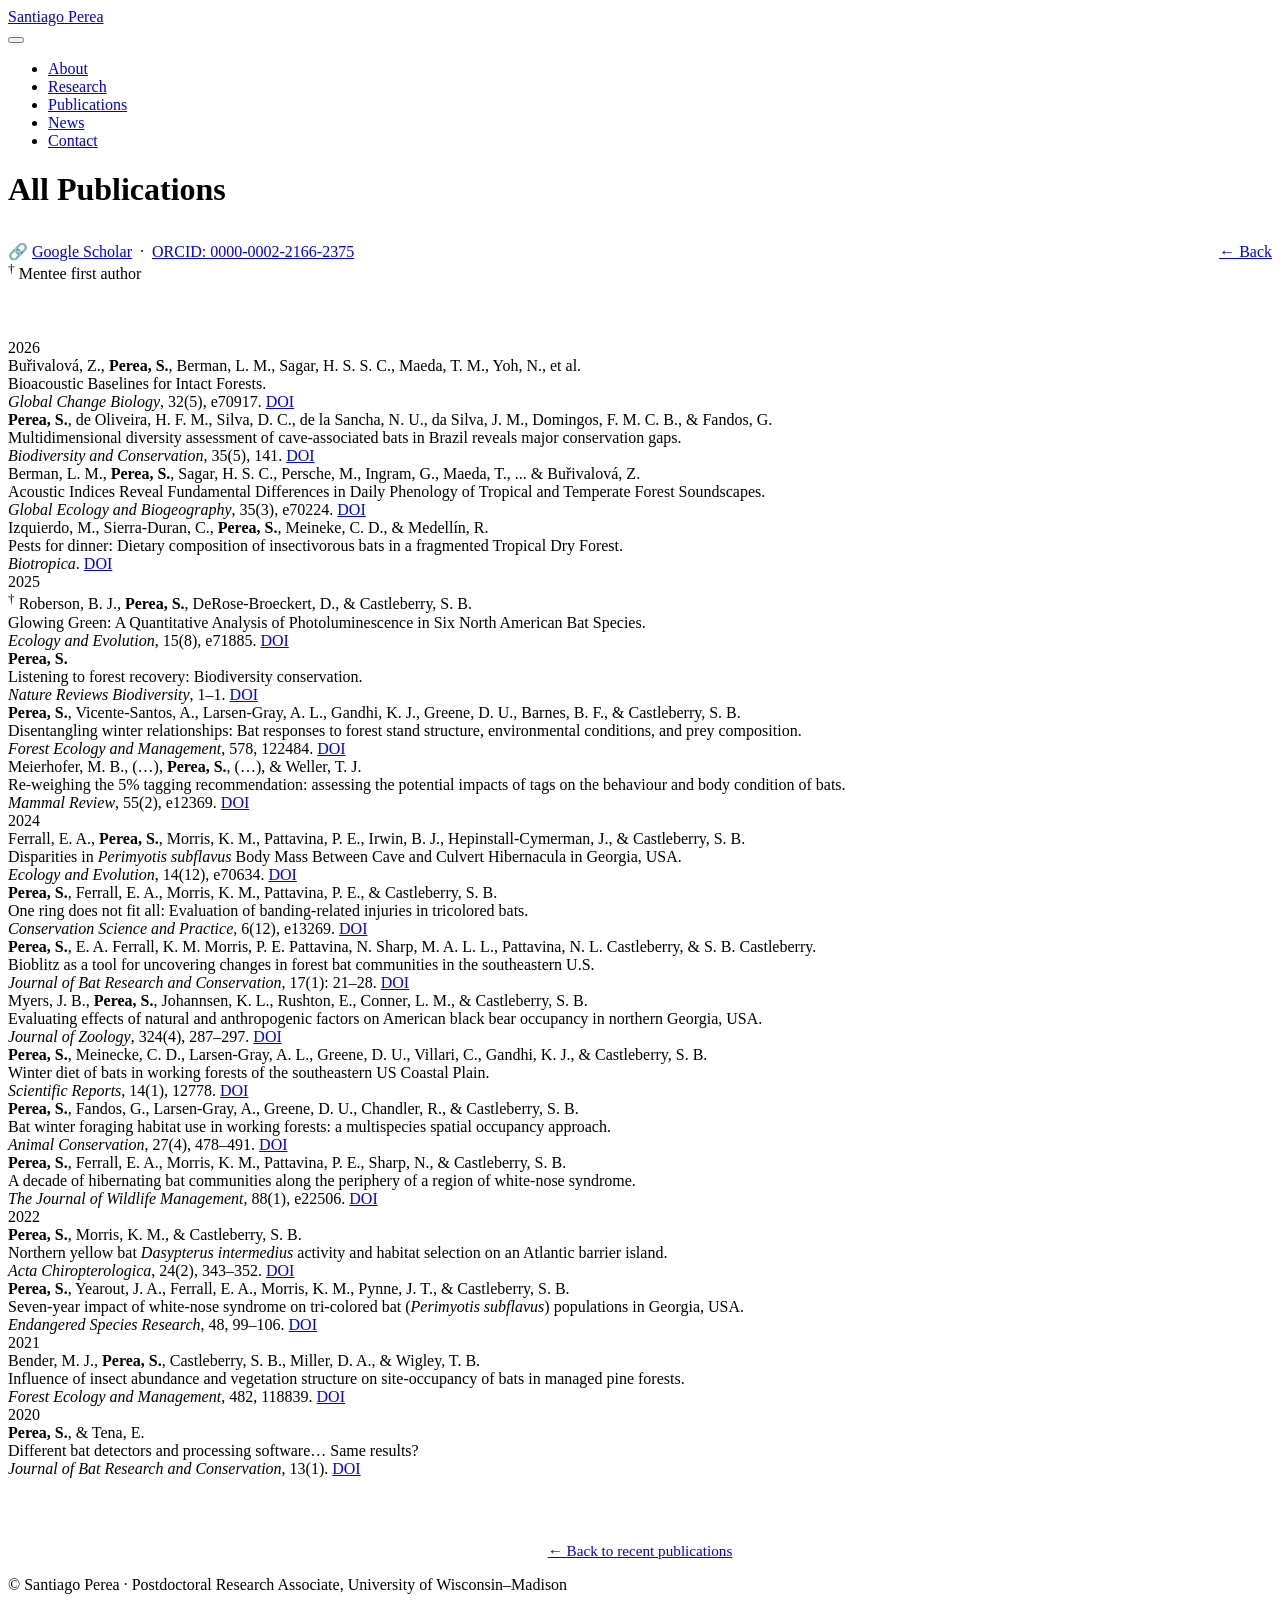
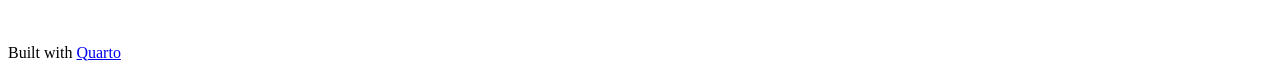
==== docs/all-publications.html @ 4ff77b72 "Render site with latest updates" ====
<!DOCTYPE html>
<html xmlns="http://www.w3.org/1999/xhtml" lang="en" xml:lang="en"><head>

<meta charset="utf-8">
<meta name="generator" content="quarto-1.9.36">

<meta name="viewport" content="width=device-width, initial-scale=1.0, user-scalable=yes">


<title>all-publications – Santiago Perea</title>
<style>
/* Default styles provided by pandoc.
** See https://pandoc.org/MANUAL.html#variables-for-html for config info.
*/
code{white-space: pre-wrap;}
span.smallcaps{font-variant: small-caps;}
div.columns{display: flex; gap: min(4vw, 1.5em);}
div.column{flex: auto; overflow-x: auto;}
div.hanging-indent{margin-left: 1.5em; text-indent: -1.5em;}
ul.task-list{list-style: none;}
ul.task-list li input[type="checkbox"] {
  width: 0.8em;
  margin: 0 0.8em 0.2em -1em; /* quarto-specific, see https://github.com/quarto-dev/quarto-cli/issues/4556 */ 
  vertical-align: middle;
}
</style>


<script src="site_libs/quarto-nav/quarto-nav.js"></script>
<script src="site_libs/quarto-nav/headroom.min.js"></script>
<script src="site_libs/clipboard/clipboard.min.js"></script>
<script src="site_libs/quarto-search/autocomplete.umd.js"></script>
<script src="site_libs/quarto-search/fuse.min.js"></script>
<script src="site_libs/quarto-search/quarto-search.js"></script>
<meta name="quarto:offset" content="./">
<script src="site_libs/quarto-html/quarto.js" type="module"></script>
<script src="site_libs/quarto-html/tabsets/tabsets.js" type="module"></script>
<script src="site_libs/quarto-html/popper.min.js"></script>
<script src="site_libs/quarto-html/tippy.umd.min.js"></script>
<script src="site_libs/quarto-html/anchor.min.js"></script>
<link href="site_libs/quarto-html/tippy.css" rel="stylesheet">
<link href="site_libs/quarto-html/quarto-syntax-highlighting-845c23b38eaddc0f92fda52bfe77a8c8.css" rel="stylesheet" id="quarto-text-highlighting-styles">
<script src="site_libs/bootstrap/bootstrap.min.js"></script>
<link href="site_libs/bootstrap/bootstrap-icons.css" rel="stylesheet">
<link href="site_libs/bootstrap/bootstrap-81e7b17ad63553bfa41b8aa12efb85a9.min.css" rel="stylesheet" append-hash="true" id="quarto-bootstrap" data-mode="light">
<script id="quarto-search-options" type="application/json">{
  "location": "navbar",
  "copy-button": false,
  "collapse-after": 3,
  "panel-placement": "end",
  "type": "overlay",
  "limit": 50,
  "keyboard-shortcut": [
    "f",
    "/",
    "s"
  ],
  "show-item-context": false,
  "language": {
    "search-no-results-text": "No results",
    "search-matching-documents-text": "matching documents",
    "search-copy-link-title": "Copy link to search",
    "search-hide-matches-text": "Hide additional matches",
    "search-more-match-text": "more match in this document",
    "search-more-matches-text": "more matches in this document",
    "search-clear-button-title": "Clear",
    "search-text-placeholder": "",
    "search-detached-cancel-button-title": "Cancel",
    "search-submit-button-title": "Submit",
    "search-label": "Search"
  }
}</script>
<style>html{ scroll-behavior: smooth; }</style>
<link rel="stylesheet" href="https://cdnjs.cloudflare.com/ajax/libs/font-awesome/6.5.0/css/all.min.css">


<link rel="stylesheet" href="styles.css">
<meta property="og:title" content="– Santiago Perea">
<meta property="og:site_name" content="Santiago Perea">
</head>

<body class="nav-fixed fullcontent quarto-light">

<div id="quarto-search-results"></div>
  <header id="quarto-header" class="headroom fixed-top">
    <nav class="navbar navbar-expand-lg " data-bs-theme="dark">
      <div class="navbar-container container-fluid">
      <div class="navbar-brand-container mx-auto">
    <a class="navbar-brand" href="./index.html">
    <span class="navbar-title">Santiago Perea</span>
    </a>
  </div>
            <div id="quarto-search" class="" title="Search"></div>
          <button class="navbar-toggler" type="button" data-bs-toggle="collapse" data-bs-target="#navbarCollapse" aria-controls="navbarCollapse" role="menu" aria-expanded="false" aria-label="Toggle navigation" onclick="if (window.quartoToggleHeadroom) { window.quartoToggleHeadroom(); }">
  <span class="navbar-toggler-icon"></span>
</button>
          <div class="collapse navbar-collapse" id="navbarCollapse">
            <ul class="navbar-nav navbar-nav-scroll me-auto">
  <li class="nav-item">
    <a class="nav-link" href="./index.html#about"> 
<span class="menu-text">About</span></a>
  </li>  
  <li class="nav-item">
    <a class="nav-link" href="./index.html#research"> 
<span class="menu-text">Research</span></a>
  </li>  
  <li class="nav-item">
    <a class="nav-link" href="./index.html#publications"> 
<span class="menu-text">Publications</span></a>
  </li>  
  <li class="nav-item">
    <a class="nav-link" href="./index.html#news"> 
<span class="menu-text">News</span></a>
  </li>  
  <li class="nav-item">
    <a class="nav-link" href="./index.html#contact"> 
<span class="menu-text">Contact</span></a>
  </li>  
</ul>
          </div> <!-- /navcollapse -->
            <div class="quarto-navbar-tools">
</div>
      </div> <!-- /container-fluid -->
    </nav>
</header>
<!-- content -->
<div id="quarto-content" class="quarto-container page-columns page-rows-contents page-layout-article page-navbar">
<!-- sidebar -->
<!-- margin-sidebar -->
    
<!-- main -->
<main class="content" id="quarto-document-content"><header id="title-block-header" class="quarto-title-block"><h1 class="section-heading title display-7">All Publications</h1></header>




<div style="margin-bottom:40px; display:flex; align-items:baseline; justify-content:space-between; flex-wrap:wrap; gap:12px;">
  <div>
    
    <p class="section-intro" style="margin-top:12px;">
      🔗 <a href="https://scholar.google.com/citations?user=Rns6VGQAAAAJ" target="_blank">Google Scholar</a>
      &nbsp;·&nbsp;
      <a href="https://orcid.org/0000-0002-2166-2375" target="_blank">ORCID: 0000-0002-2166-2375</a>
      <br><sup>†</sup> Mentee first author
    </p>
  </div>
  <a href="index.html#publications" class="social-btn" style="white-space:nowrap;">← Back</a>
</div>

<!-- ═══════ 2026 ═══════ -->
<div class="pub-year-header">2026</div>

<div class="pub-item">
  <div class="pub-authors">Buřivalová, Z., <strong>Perea, S.</strong>, Berman, L. M., Sagar, H. S. S. C., Maeda, T. M., Yoh, N., et al.</div>
  <div class="pub-title">Bioacoustic Baselines for Intact Forests.</div>
  <div class="pub-journal"><em>Global Change Biology</em>, 32(5), e70917. <a href="https://doi.org/10.1111/gcb.70917" target="_blank">DOI</a></div>
</div>

<div class="pub-item">
  <div class="pub-authors"><strong>Perea, S.</strong>, de Oliveira, H. F. M., Silva, D. C., de la Sancha, N. U., da Silva, J. M., Domingos, F. M. C. B., &amp; Fandos, G.</div>
  <div class="pub-title">Multidimensional diversity assessment of cave-associated bats in Brazil reveals major conservation gaps.</div>
  <div class="pub-journal"><em>Biodiversity and Conservation</em>, 35(5), 141. <a href="https://doi.org/10.1007/s10531-026-03335-7" target="_blank">DOI</a></div>
</div>

<div class="pub-item">
  <div class="pub-authors">Berman, L. M., <strong>Perea, S.</strong>, Sagar, H. S. C., Persche, M., Ingram, G., Maeda, T., ... &amp; Buřivalová, Z.</div>
  <div class="pub-title">Acoustic Indices Reveal Fundamental Differences in Daily Phenology of Tropical and Temperate Forest Soundscapes.</div>
  <div class="pub-journal"><em>Global Ecology and Biogeography</em>, 35(3), e70224. <a href="https://doi.org/10.1111/geb.70224" target="_blank">DOI</a></div>
</div>

<div class="pub-item">
  <div class="pub-authors">Izquierdo, M., Sierra-Duran, C., <strong>Perea, S.</strong>, Meineke, C. D., &amp; Medellín, R.</div>
  <div class="pub-title">Pests for dinner: Dietary composition of insectivorous bats in a fragmented Tropical Dry Forest.</div>
  <div class="pub-journal"><em>Biotropica</em>. <a href="https://doi.org/10.1111/btp.70177" target="_blank">DOI</a></div>
</div>

<!-- ═══════ 2025 ═══════ -->
<div class="pub-year-header">2025</div>

<div class="pub-item">
  <div class="pub-authors"><sup>†</sup> Roberson, B. J., <strong>Perea, S.</strong>, DeRose‐Broeckert, D., &amp; Castleberry, S. B.</div>
  <div class="pub-title">Glowing Green: A Quantitative Analysis of Photoluminescence in Six North American Bat Species.</div>
  <div class="pub-journal"><em>Ecology and Evolution</em>, 15(8), e71885. <a href="https://doi.org/10.1002/ece3.71885" target="_blank">DOI</a></div>
</div>

<div class="pub-item">
  <div class="pub-authors"><strong>Perea, S.</strong></div>
  <div class="pub-title">Listening to forest recovery: Biodiversity conservation.</div>
  <div class="pub-journal"><em>Nature Reviews Biodiversity</em>, 1–1. <a href="https://doi.org/10.1038/s44358-025-00073-6" target="_blank">DOI</a></div>
</div>

<div class="pub-item">
  <div class="pub-authors"><strong>Perea, S.</strong>, Vicente-Santos, A., Larsen-Gray, A. L., Gandhi, K. J., Greene, D. U., Barnes, B. F., &amp; Castleberry, S. B.</div>
  <div class="pub-title">Disentangling winter relationships: Bat responses to forest stand structure, environmental conditions, and prey composition.</div>
  <div class="pub-journal"><em>Forest Ecology and Management</em>, 578, 122484. <a href="https://doi.org/10.1016/j.foreco.2024.122484" target="_blank">DOI</a></div>
</div>

<div class="pub-item">
  <div class="pub-authors">Meierhofer, M. B., (…), <strong>Perea, S.</strong>, (…), &amp; Weller, T. J.</div>
  <div class="pub-title">Re‐weighing the 5% tagging recommendation: assessing the potential impacts of tags on the behaviour and body condition of bats.</div>
  <div class="pub-journal"><em>Mammal Review</em>, 55(2), e12369. <a href="https://doi.org/10.1111/mam.12369" target="_blank">DOI</a></div>
</div>

<!-- ═══════ 2024 ═══════ -->
<div class="pub-year-header">2024</div>

<div class="pub-item">
  <div class="pub-authors">Ferrall, E. A., <strong>Perea, S.</strong>, Morris, K. M., Pattavina, P. E., Irwin, B. J., Hepinstall‐Cymerman, J., &amp; Castleberry, S. B.</div>
  <div class="pub-title">Disparities in <em>Perimyotis subflavus</em> Body Mass Between Cave and Culvert Hibernacula in Georgia, USA.</div>
  <div class="pub-journal"><em>Ecology and Evolution</em>, 14(12), e70634. <a href="https://doi.org/10.1002/ece3.70634" target="_blank">DOI</a></div>
</div>

<div class="pub-item">
  <div class="pub-authors"><strong>Perea, S.</strong>, Ferrall, E. A., Morris, K. M., Pattavina, P. E., &amp; Castleberry, S. B.</div>
  <div class="pub-title">One ring does not fit all: Evaluation of banding‐related injuries in tricolored bats.</div>
  <div class="pub-journal"><em>Conservation Science and Practice</em>, 6(12), e13269. <a href="https://doi.org/10.1111/csp2.13269" target="_blank">DOI</a></div>
</div>

<div class="pub-item">
  <div class="pub-authors"><strong>Perea, S.</strong>, E. A. Ferrall, K. M. Morris, P. E. Pattavina, N. Sharp, M. A. L. L., Pattavina, N. L. Castleberry, &amp; S. B. Castleberry.</div>
  <div class="pub-title">Bioblitz as a tool for uncovering changes in forest bat communities in the southeastern U.S.</div>
  <div class="pub-journal"><em>Journal of Bat Research and Conservation</em>, 17(1): 21–28. <a href="https://doi.org/10.14709/BarbJ.17.1.2024.02" target="_blank">DOI</a></div>
</div>

<div class="pub-item">
  <div class="pub-authors">Myers, J. B., <strong>Perea, S.</strong>, Johannsen, K. L., Rushton, E., Conner, L. M., &amp; Castleberry, S. B.</div>
  <div class="pub-title">Evaluating effects of natural and anthropogenic factors on American black bear occupancy in northern Georgia, USA.</div>
  <div class="pub-journal"><em>Journal of Zoology</em>, 324(4), 287–297. <a href="https://doi.org/10.1111/jzo.13215" target="_blank">DOI</a></div>
</div>

<div class="pub-item">
  <div class="pub-authors"><strong>Perea, S.</strong>, Meinecke, C. D., Larsen-Gray, A. L., Greene, D. U., Villari, C., Gandhi, K. J., &amp; Castleberry, S. B.</div>
  <div class="pub-title">Winter diet of bats in working forests of the southeastern US Coastal Plain.</div>
  <div class="pub-journal"><em>Scientific Reports</em>, 14(1), 12778. <a href="https://doi.org/10.1038/s41598-024-63062-3" target="_blank">DOI</a></div>
</div>

<div class="pub-item">
  <div class="pub-authors"><strong>Perea, S.</strong>, Fandos, G., Larsen‐Gray, A., Greene, D. U., Chandler, R., &amp; Castleberry, S. B.</div>
  <div class="pub-title">Bat winter foraging habitat use in working forests: a multispecies spatial occupancy approach.</div>
  <div class="pub-journal"><em>Animal Conservation</em>, 27(4), 478–491. <a href="https://doi.org/10.1111/acv.12924" target="_blank">DOI</a></div>
</div>

<div class="pub-item">
  <div class="pub-authors"><strong>Perea, S.</strong>, Ferrall, E. A., Morris, K. M., Pattavina, P. E., Sharp, N., &amp; Castleberry, S. B.</div>
  <div class="pub-title">A decade of hibernating bat communities along the periphery of a region of white‐nose syndrome.</div>
  <div class="pub-journal"><em>The Journal of Wildlife Management</em>, 88(1), e22506. <a href="https://doi.org/10.1002/jwmg.22506" target="_blank">DOI</a></div>
</div>

<!-- ═══════ 2022 ═══════ -->
<div class="pub-year-header">2022</div>

<div class="pub-item">
  <div class="pub-authors"><strong>Perea, S.</strong>, Morris, K. M., &amp; Castleberry, S. B.</div>
  <div class="pub-title">Northern yellow bat <em>Dasypterus intermedius</em> activity and habitat selection on an Atlantic barrier island.</div>
  <div class="pub-journal"><em>Acta Chiropterologica</em>, 24(2), 343–352. <a href="https://doi.org/10.3161/15081109ACC2022.24.2.005" target="_blank">DOI</a></div>
</div>

<div class="pub-item">
  <div class="pub-authors"><strong>Perea, S.</strong>, Yearout, J. A., Ferrall, E. A., Morris, K. M., Pynne, J. T., &amp; Castleberry, S. B.</div>
  <div class="pub-title">Seven-year impact of white-nose syndrome on tri-colored bat (<em>Perimyotis subflavus</em>) populations in Georgia, USA.</div>
  <div class="pub-journal"><em>Endangered Species Research</em>, 48, 99–106. <a href="https://doi.org/10.3354/esr01189" target="_blank">DOI</a></div>
</div>

<!-- ═══════ 2021 ═══════ -->
<div class="pub-year-header">2021</div>

<div class="pub-item">
  <div class="pub-authors">Bender, M. J., <strong>Perea, S.</strong>, Castleberry, S. B., Miller, D. A., &amp; Wigley, T. B.</div>
  <div class="pub-title">Influence of insect abundance and vegetation structure on site-occupancy of bats in managed pine forests.</div>
  <div class="pub-journal"><em>Forest Ecology and Management</em>, 482, 118839. <a href="https://doi.org/10.1016/j.foreco.2020.118839" target="_blank">DOI</a></div>
</div>

<!-- ═══════ 2020 ═══════ -->
<div class="pub-year-header">2020</div>

<div class="pub-item">
  <div class="pub-authors"><strong>Perea, S.</strong>, &amp; Tena, E.</div>
  <div class="pub-title">Different bat detectors and processing software… Same results?</div>
  <div class="pub-journal"><em>Journal of Bat Research and Conservation</em>, 13(1). <a href="https://doi.org/10.14709/BarbJ.13.1.2020.01" target="_blank">DOI</a></div>
</div>

<div style="text-align:center; margin-top:40px; padding-top:24px; border-top:1px solid var(--border);">
  <a href="index.html#publications" class="social-btn" style="font-size:0.95rem; padding:10px 28px;">← Back to recent publications</a>
</div>



</main> <!-- /main -->
<script id="quarto-html-after-body" type="application/javascript">
  window.document.addEventListener("DOMContentLoaded", function (event) {
    const icon = "";
    const anchorJS = new window.AnchorJS();
    anchorJS.options = {
      placement: 'right',
      icon: icon
    };
    anchorJS.add('.anchored');
    const isCodeAnnotation = (el) => {
      for (const clz of el.classList) {
        if (clz.startsWith('code-annotation-')) {                     
          return true;
        }
      }
      return false;
    }
    const onCopySuccess = function(e) {
      // button target
      const button = e.trigger;
      // don't keep focus
      button.blur();
      // flash "checked"
      button.classList.add('code-copy-button-checked');
      var currentTitle = button.getAttribute("title");
      button.setAttribute("title", "Copied!");
      let tooltip;
      if (window.bootstrap) {
        button.setAttribute("data-bs-toggle", "tooltip");
        button.setAttribute("data-bs-placement", "left");
        button.setAttribute("data-bs-title", "Copied!");
        tooltip = new bootstrap.Tooltip(button, 
          { trigger: "manual", 
            customClass: "code-copy-button-tooltip",
            offset: [0, -8]});
        tooltip.show();    
      }
      setTimeout(function() {
        if (tooltip) {
          tooltip.hide();
          button.removeAttribute("data-bs-title");
          button.removeAttribute("data-bs-toggle");
          button.removeAttribute("data-bs-placement");
        }
        button.setAttribute("title", currentTitle);
        button.classList.remove('code-copy-button-checked');
      }, 1000);
      // clear code selection
      e.clearSelection();
    }
    const getTextToCopy = function(trigger) {
      const outerScaffold = trigger.parentElement.cloneNode(true);
      const codeEl = outerScaffold.querySelector('code');
      for (const childEl of codeEl.children) {
        if (isCodeAnnotation(childEl)) {
          childEl.remove();
        }
      }
      return codeEl.innerText;
    }
    const clipboard = new window.ClipboardJS('.code-copy-button:not([data-in-quarto-modal])', {
      text: getTextToCopy
    });
    clipboard.on('success', onCopySuccess);
    if (window.document.getElementById('quarto-embedded-source-code-modal')) {
      const clipboardModal = new window.ClipboardJS('.code-copy-button[data-in-quarto-modal]', {
        text: getTextToCopy,
        container: window.document.getElementById('quarto-embedded-source-code-modal')
      });
      clipboardModal.on('success', onCopySuccess);
    }
      var localhostRegex = new RegExp(/^(?:http|https):\/\/localhost\:?[0-9]*\//);
      var mailtoRegex = new RegExp(/^mailto:/);
        var filterRegex = new RegExp('/' + window.location.host + '/');
      var isInternal = (href) => {
          return filterRegex.test(href) || localhostRegex.test(href) || mailtoRegex.test(href);
      }
      // Inspect non-navigation links and adorn them if external
     var links = window.document.querySelectorAll('a[href]:not(.nav-link):not(.navbar-brand):not(.toc-action):not(.sidebar-link):not(.sidebar-item-toggle):not(.pagination-link):not(.no-external):not([aria-hidden]):not(.dropdown-item):not(.quarto-navigation-tool):not(.about-link)');
      for (var i=0; i<links.length; i++) {
        const link = links[i];
        if (!isInternal(link.href)) {
          // undo the damage that might have been done by quarto-nav.js in the case of
          // links that we want to consider external
          if (link.dataset.originalHref !== undefined) {
            link.href = link.dataset.originalHref;
          }
            // target, if specified
            link.setAttribute("target", "_blank");
            if (link.getAttribute("rel") === null) {
              link.setAttribute("rel", "noopener");
            }
        }
      }
    function tippyHover(el, contentFn, onTriggerFn, onUntriggerFn) {
      const config = {
        allowHTML: true,
        maxWidth: 500,
        delay: 100,
        arrow: false,
        appendTo: function(el) {
            return el.parentElement;
        },
        interactive: true,
        interactiveBorder: 10,
        theme: 'quarto',
        placement: 'bottom-start',
      };
      if (contentFn) {
        config.content = contentFn;
      }
      if (onTriggerFn) {
        config.onTrigger = onTriggerFn;
      }
      if (onUntriggerFn) {
        config.onUntrigger = onUntriggerFn;
      }
      window.tippy(el, config); 
    }
    const noterefs = window.document.querySelectorAll('a[role="doc-noteref"]');
    for (var i=0; i<noterefs.length; i++) {
      const ref = noterefs[i];
      tippyHover(ref, function() {
        // use id or data attribute instead here
        let href = ref.getAttribute('data-footnote-href') || ref.getAttribute('href');
        try { href = new URL(href).hash; } catch {}
        const id = href.replace(/^#\/?/, "");
        const note = window.document.getElementById(id);
        if (note) {
          return note.innerHTML;
        } else {
          return "";
        }
      });
    }
    const xrefs = window.document.querySelectorAll('a.quarto-xref');
    const processXRef = (id, note) => {
      // Strip column container classes
      const stripColumnClz = (el) => {
        el.classList.remove("page-full", "page-columns");
        if (el.children) {
          for (const child of el.children) {
            stripColumnClz(child);
          }
        }
      }
      stripColumnClz(note)
      if (id === null || id.startsWith('sec-')) {
        // Special case sections, only their first couple elements
        const container = document.createElement("div");
        if (note.children && note.children.length > 2) {
          container.appendChild(note.children[0].cloneNode(true));
          for (let i = 1; i < note.children.length; i++) {
            const child = note.children[i];
            if (child.tagName === "P" && child.innerText === "") {
              continue;
            } else {
              container.appendChild(child.cloneNode(true));
              break;
            }
          }
          if (window.Quarto?.typesetMath) {
            window.Quarto.typesetMath(container);
          }
          return container.innerHTML
        } else {
          if (window.Quarto?.typesetMath) {
            window.Quarto.typesetMath(note);
          }
          return note.innerHTML;
        }
      } else {
        // Remove any anchor links if they are present
        const anchorLink = note.querySelector('a.anchorjs-link');
        if (anchorLink) {
          anchorLink.remove();
        }
        if (window.Quarto?.typesetMath) {
          window.Quarto.typesetMath(note);
        }
        if (note.classList.contains("callout")) {
          return note.outerHTML;
        } else {
          return note.innerHTML;
        }
      }
    }
    for (var i=0; i<xrefs.length; i++) {
      const xref = xrefs[i];
      tippyHover(xref, undefined, function(instance) {
        instance.disable();
        let url = xref.getAttribute('href');
        let hash = undefined; 
        if (url.startsWith('#')) {
          hash = url;
        } else {
          try { hash = new URL(url).hash; } catch {}
        }
        if (hash) {
          const id = hash.replace(/^#\/?/, "");
          const note = window.document.getElementById(id);
          if (note !== null) {
            try {
              const html = processXRef(id, note.cloneNode(true));
              instance.setContent(html);
            } finally {
              instance.enable();
              instance.show();
            }
          } else {
            // See if we can fetch this
            fetch(url.split('#')[0])
            .then(res => res.text())
            .then(html => {
              const parser = new DOMParser();
              const htmlDoc = parser.parseFromString(html, "text/html");
              const note = htmlDoc.getElementById(id);
              if (note !== null) {
                const html = processXRef(id, note);
                instance.setContent(html);
              } 
            }).finally(() => {
              instance.enable();
              instance.show();
            });
          }
        } else {
          // See if we can fetch a full url (with no hash to target)
          // This is a special case and we should probably do some content thinning / targeting
          fetch(url)
          .then(res => res.text())
          .then(html => {
            const parser = new DOMParser();
            const htmlDoc = parser.parseFromString(html, "text/html");
            const note = htmlDoc.querySelector('main.content');
            if (note !== null) {
              // This should only happen for chapter cross references
              // (since there is no id in the URL)
              // remove the first header
              if (note.children.length > 0 && note.children[0].tagName === "HEADER") {
                note.children[0].remove();
              }
              const html = processXRef(null, note);
              instance.setContent(html);
            } 
          }).finally(() => {
            instance.enable();
            instance.show();
          });
        }
      }, function(instance) {
      });
    }
        let selectedAnnoteEl;
        const selectorForAnnotation = ( cell, annotation) => {
          let cellAttr = 'data-code-cell="' + cell + '"';
          let lineAttr = 'data-code-annotation="' +  annotation + '"';
          const selector = 'span[' + cellAttr + '][' + lineAttr + ']';
          return selector;
        }
        const selectCodeLines = (annoteEl) => {
          const doc = window.document;
          const targetCell = annoteEl.getAttribute("data-target-cell");
          const targetAnnotation = annoteEl.getAttribute("data-target-annotation");
          const annoteSpan = window.document.querySelector(selectorForAnnotation(targetCell, targetAnnotation));
          const lines = annoteSpan.getAttribute("data-code-lines").split(",");
          const lineIds = lines.map((line) => {
            return targetCell + "-" + line;
          })
          let top = null;
          let height = null;
          let parent = null;
          if (lineIds.length > 0) {
              //compute the position of the single el (top and bottom and make a div)
              const el = window.document.getElementById(lineIds[0]);
              top = el.offsetTop;
              height = el.offsetHeight;
              parent = el.parentElement.parentElement;
            if (lineIds.length > 1) {
              const lastEl = window.document.getElementById(lineIds[lineIds.length - 1]);
              const bottom = lastEl.offsetTop + lastEl.offsetHeight;
              height = bottom - top;
            }
            if (top !== null && height !== null && parent !== null) {
              // cook up a div (if necessary) and position it 
              let div = window.document.getElementById("code-annotation-line-highlight");
              if (div === null) {
                div = window.document.createElement("div");
                div.setAttribute("id", "code-annotation-line-highlight");
                div.style.position = 'absolute';
                parent.appendChild(div);
              }
              div.style.top = top - 2 + "px";
              div.style.height = height + 4 + "px";
              div.style.left = 0;
              let gutterDiv = window.document.getElementById("code-annotation-line-highlight-gutter");
              if (gutterDiv === null) {
                gutterDiv = window.document.createElement("div");
                gutterDiv.setAttribute("id", "code-annotation-line-highlight-gutter");
                gutterDiv.style.position = 'absolute';
                const codeCell = window.document.getElementById(targetCell);
                const gutter = codeCell.querySelector('.code-annotation-gutter');
                gutter.appendChild(gutterDiv);
              }
              gutterDiv.style.top = top - 2 + "px";
              gutterDiv.style.height = height + 4 + "px";
            }
            selectedAnnoteEl = annoteEl;
          }
        };
        const unselectCodeLines = () => {
          const elementsIds = ["code-annotation-line-highlight", "code-annotation-line-highlight-gutter"];
          elementsIds.forEach((elId) => {
            const div = window.document.getElementById(elId);
            if (div) {
              div.remove();
            }
          });
          selectedAnnoteEl = undefined;
        };
          // Handle positioning of the toggle
      window.addEventListener(
        "resize",
        throttle(() => {
          elRect = undefined;
          if (selectedAnnoteEl) {
            selectCodeLines(selectedAnnoteEl);
          }
        }, 10)
      );
      function throttle(fn, ms) {
      let throttle = false;
      let timer;
        return (...args) => {
          if(!throttle) { // first call gets through
              fn.apply(this, args);
              throttle = true;
          } else { // all the others get throttled
              if(timer) clearTimeout(timer); // cancel #2
              timer = setTimeout(() => {
                fn.apply(this, args);
                timer = throttle = false;
              }, ms);
          }
        };
      }
        // Attach click handler to the DT
        const annoteDls = window.document.querySelectorAll('dt[data-target-cell]');
        for (const annoteDlNode of annoteDls) {
          annoteDlNode.addEventListener('click', (event) => {
            const clickedEl = event.target;
            if (clickedEl !== selectedAnnoteEl) {
              unselectCodeLines();
              const activeEl = window.document.querySelector('dt[data-target-cell].code-annotation-active');
              if (activeEl) {
                activeEl.classList.remove('code-annotation-active');
              }
              selectCodeLines(clickedEl);
              clickedEl.classList.add('code-annotation-active');
            } else {
              // Unselect the line
              unselectCodeLines();
              clickedEl.classList.remove('code-annotation-active');
            }
          });
        }
    const findCites = (el) => {
      const parentEl = el.parentElement;
      if (parentEl) {
        const cites = parentEl.dataset.cites;
        if (cites) {
          return {
            el,
            cites: cites.split(' ')
          };
        } else {
          return findCites(el.parentElement)
        }
      } else {
        return undefined;
      }
    };
    var bibliorefs = window.document.querySelectorAll('a[role="doc-biblioref"]');
    for (var i=0; i<bibliorefs.length; i++) {
      const ref = bibliorefs[i];
      const citeInfo = findCites(ref);
      if (citeInfo) {
        tippyHover(citeInfo.el, function() {
          var popup = window.document.createElement('div');
          citeInfo.cites.forEach(function(cite) {
            var citeDiv = window.document.createElement('div');
            citeDiv.classList.add('hanging-indent');
            citeDiv.classList.add('csl-entry');
            var biblioDiv = window.document.getElementById('ref-' + cite);
            if (biblioDiv) {
              citeDiv.innerHTML = biblioDiv.innerHTML;
            }
            popup.appendChild(citeDiv);
          });
          return popup.innerHTML;
        });
      }
    }
  });
  </script>
</div> <!-- /content -->
<footer class="footer">
  <div class="nav-footer">
    <div class="nav-footer-left">
<p>© Santiago Perea · Postdoctoral Research Associate, University of Wisconsin–Madison</p>
</div>   
    <div class="nav-footer-center">
      &nbsp;
    </div>
    <div class="nav-footer-right">
<p>Built with <a href="https://quarto.org">Quarto</a></p>
</div>
  </div>
</footer>




<script src="site_libs/quarto-html/zenscroll-min.js"></script>
</body></html>
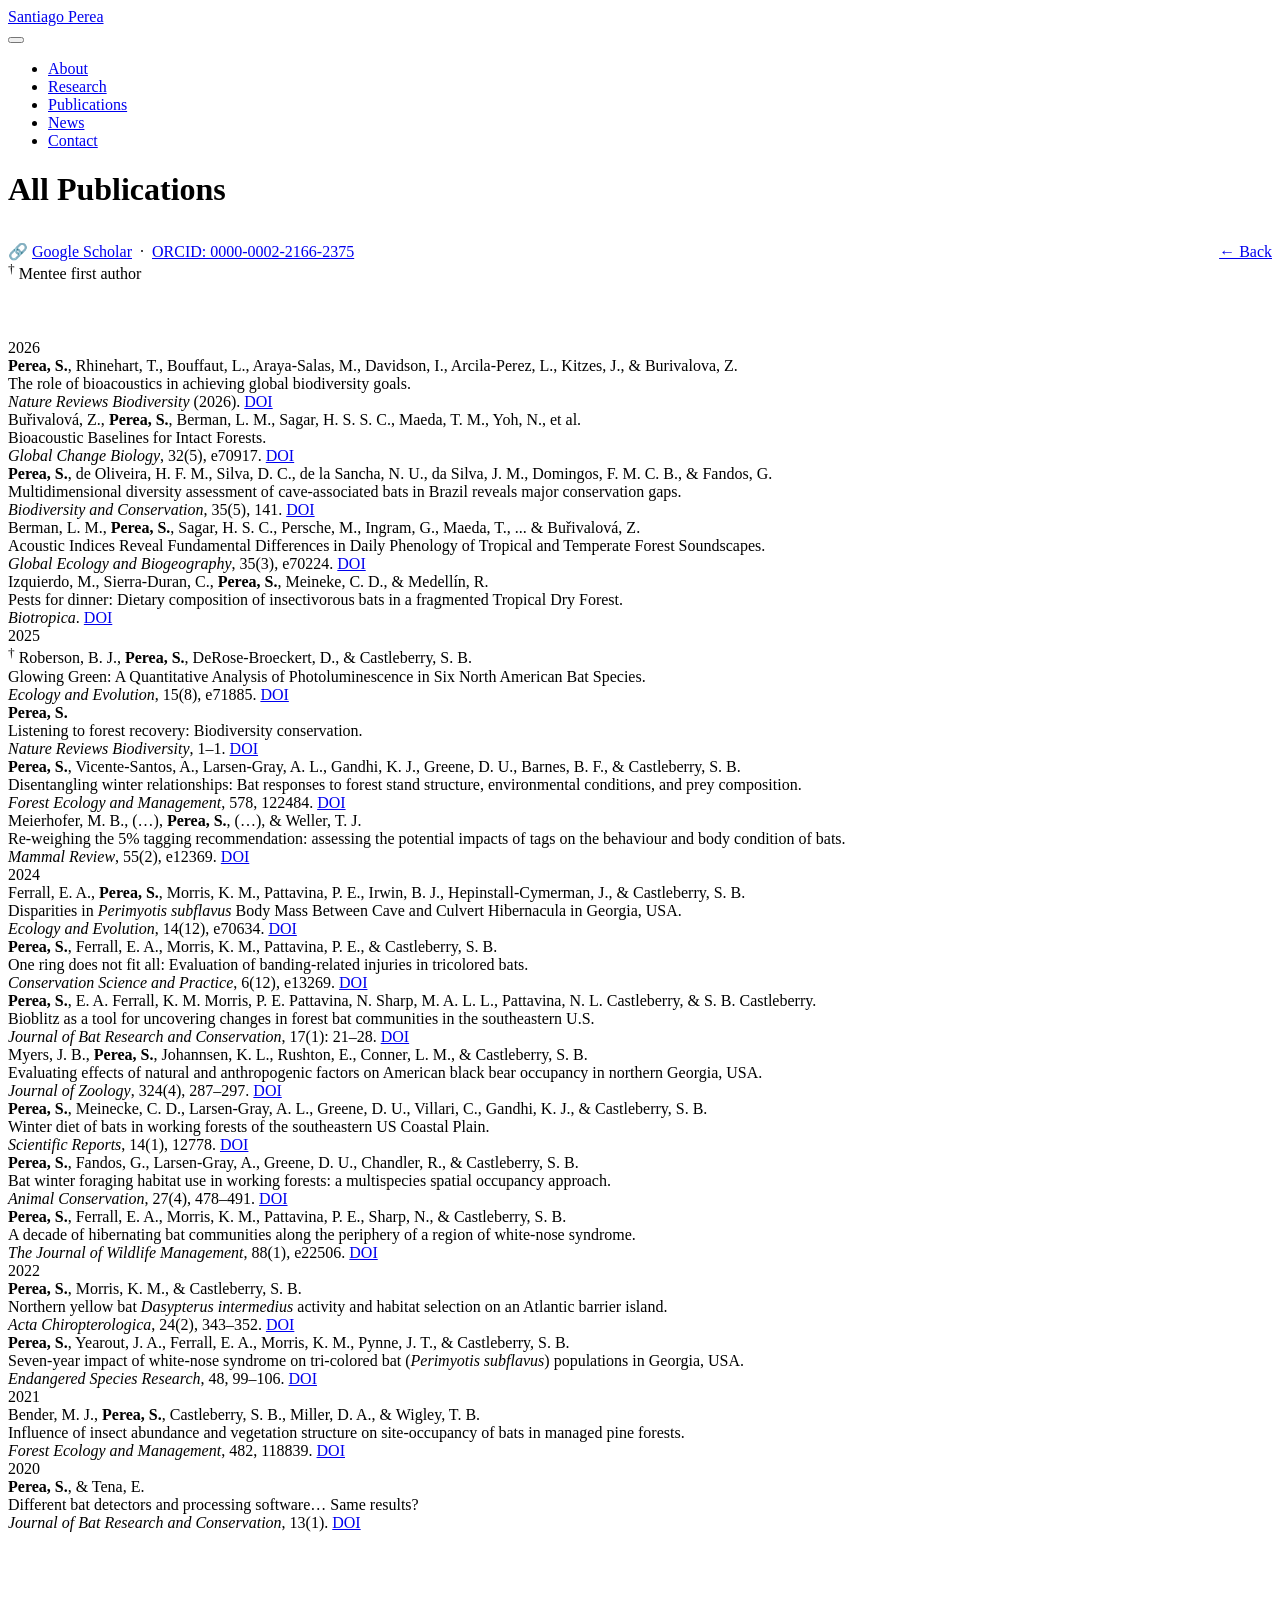
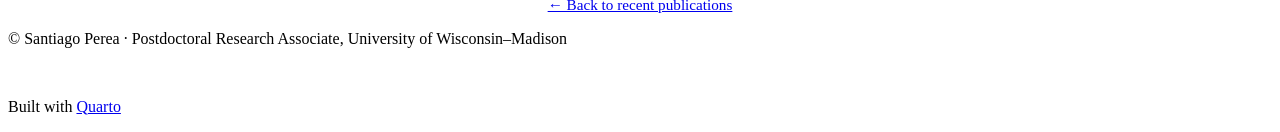
==== commit 85ede849: "add missing publication, fix github link, remove top publications link" ====
--- a/docs/all-publications.html
+++ b/docs/all-publications.html
@@ -149,6 +149,12 @@
 
 <!-- ═══════ 2026 ═══════ -->
 <div class="pub-year-header">2026</div>
+
+<div class="pub-item">
+  <div class="pub-authors"><strong>Perea, S.</strong>, Rhinehart, T., Bouffaut, L., Araya-Salas, M., Davidson, I., Arcila-Perez, L., Kitzes, J., &amp; Burivalova, Z.</div>
+  <div class="pub-title">The role of bioacoustics in achieving global biodiversity goals.</div>
+  <div class="pub-journal"><em>Nature Reviews Biodiversity</em> (2026). <a href="https://doi.org/10.1038/s44358-026-00189-3" target="_blank">DOI</a></div>
+</div>
 
 <div class="pub-item">
   <div class="pub-authors">Buřivalová, Z., <strong>Perea, S.</strong>, Berman, L. M., Sagar, H. S. S. C., Maeda, T. M., Yoh, N., et al.</div>
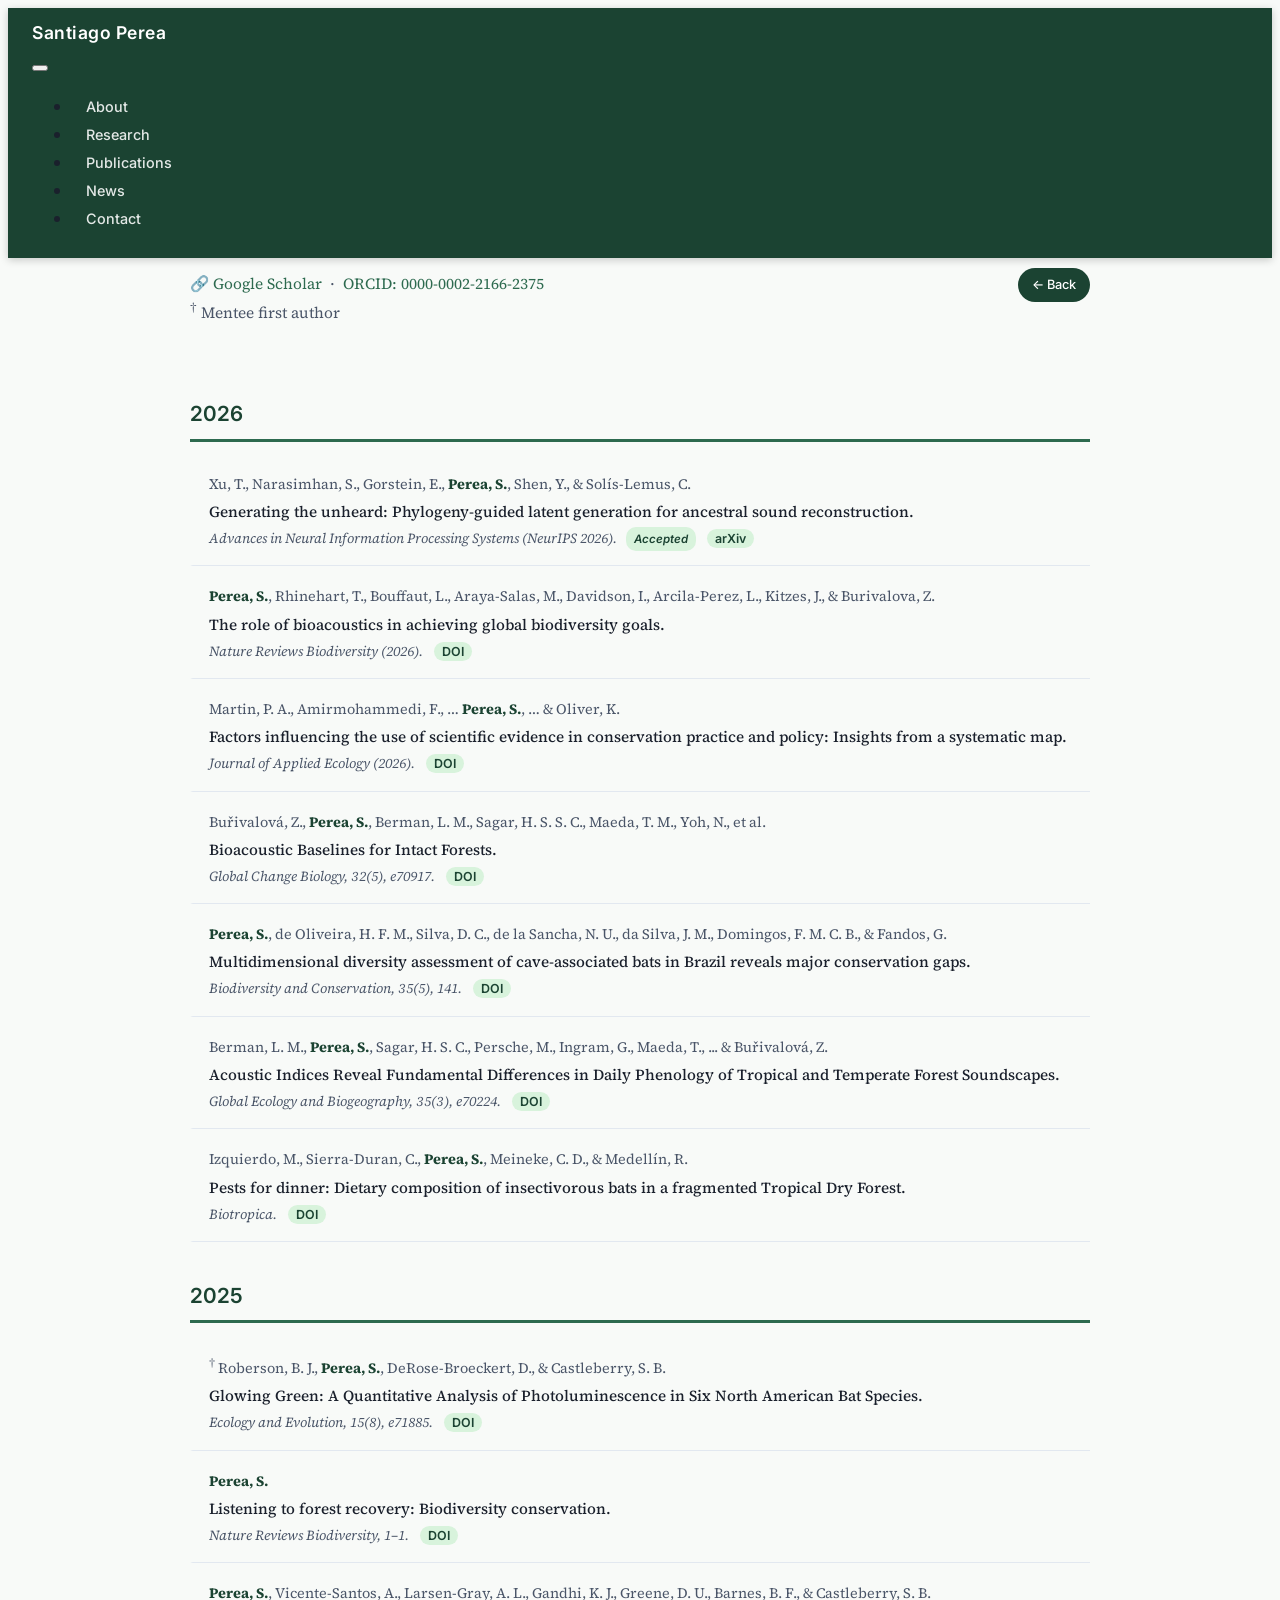
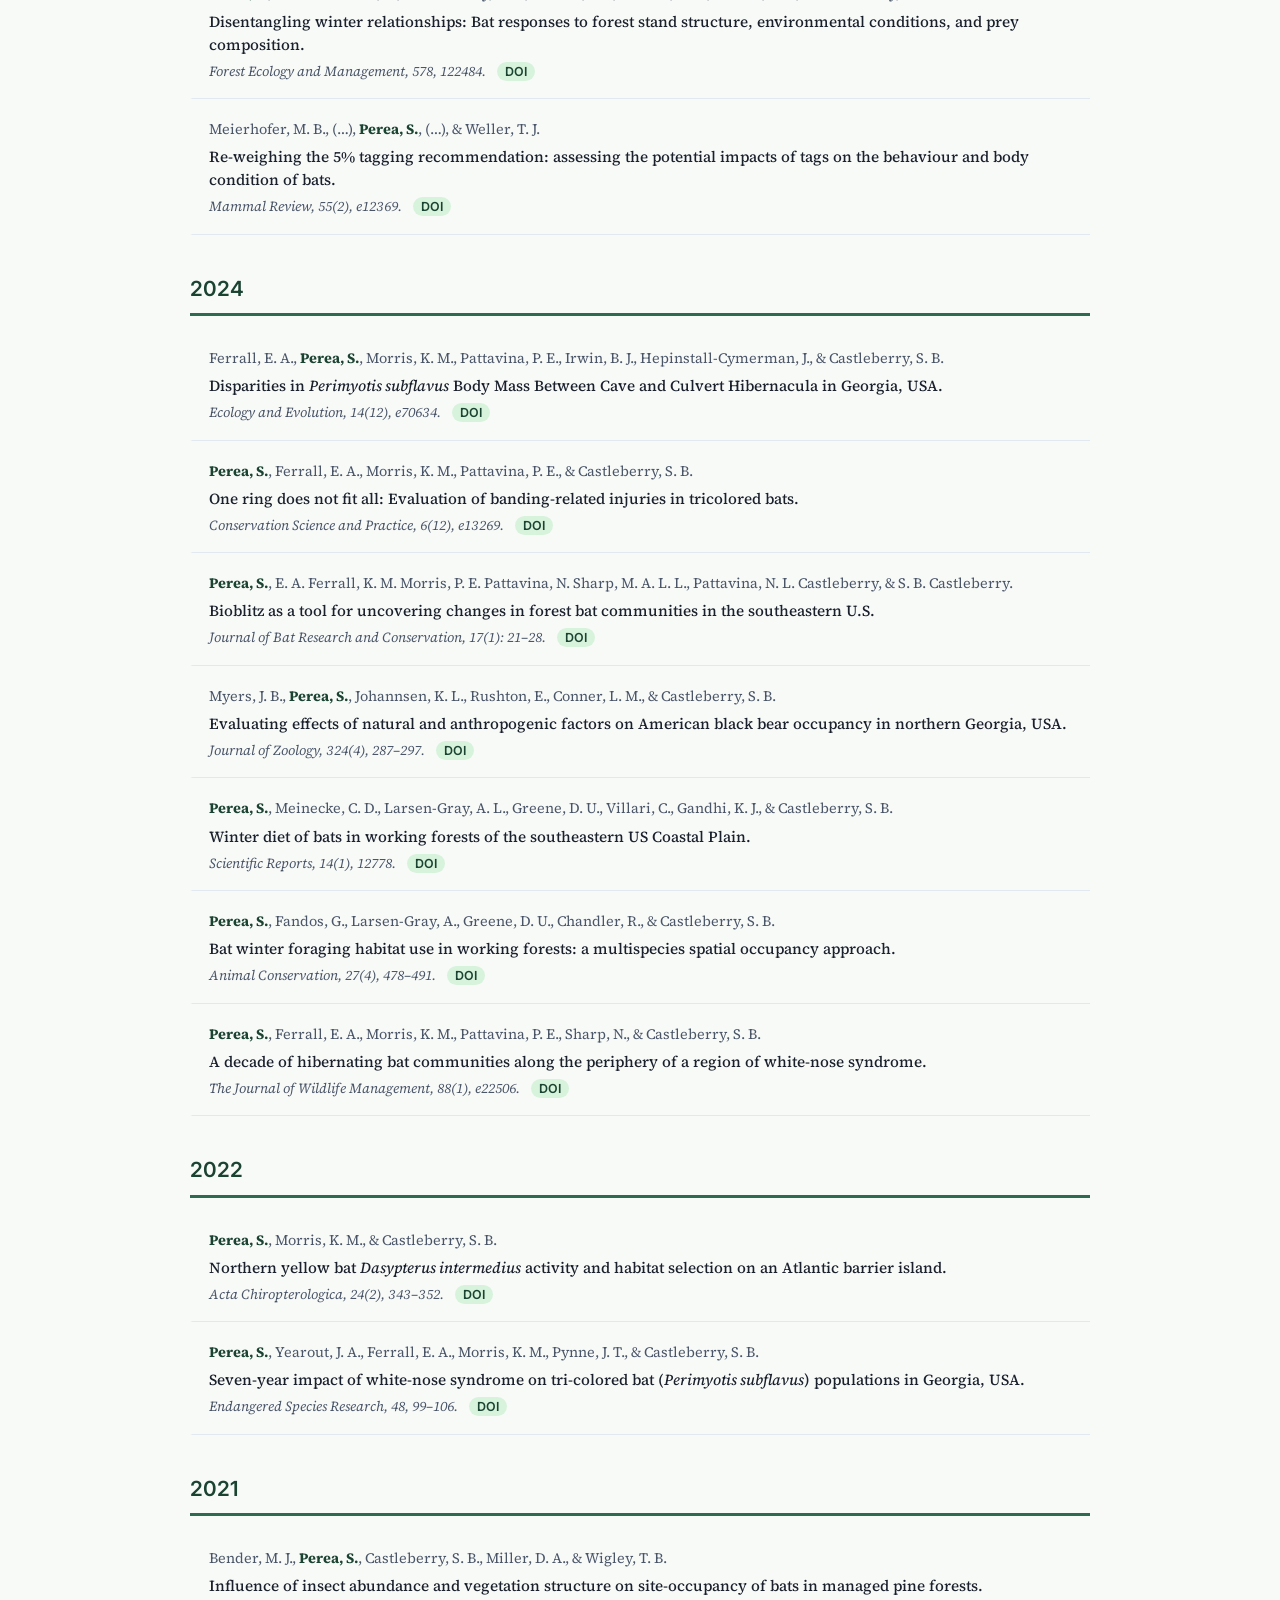
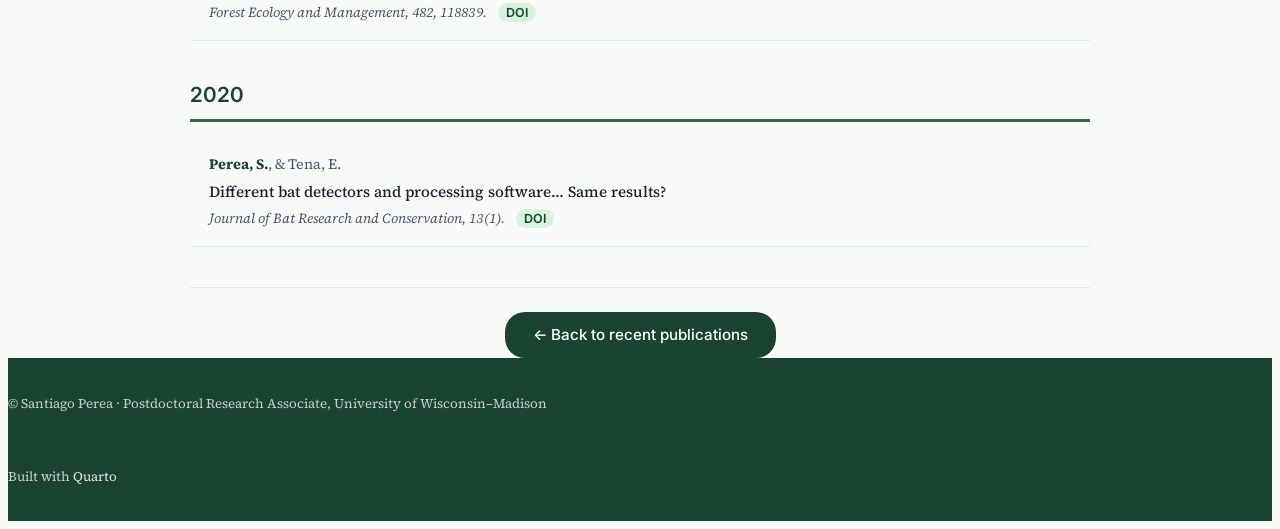
==== commit f0e91d60: "Update home page, research, styles, and publications" ====
--- a/docs/all-publications.html
+++ b/docs/all-publications.html
@@ -151,9 +151,21 @@
 <div class="pub-year-header">2026</div>
 
 <div class="pub-item">
+  <div class="pub-authors">Xu, T., Narasimhan, S., Gorstein, E., <strong>Perea, S.</strong>, Shen, Y., &amp; Solís-Lemus, C.</div>
+  <div class="pub-title">Generating the unheard: Phylogeny-guided latent generation for ancestral sound reconstruction.</div>
+  <div class="pub-journal"><em>Advances in Neural Information Processing Systems (NeurIPS 2026)</em>. <span class="pub-badge badge-accepted">Accepted</span> <a href="https://arxiv.org/abs/2609.15240" target="_blank">arXiv</a></div>
+</div>
+
+<div class="pub-item">
   <div class="pub-authors"><strong>Perea, S.</strong>, Rhinehart, T., Bouffaut, L., Araya-Salas, M., Davidson, I., Arcila-Perez, L., Kitzes, J., &amp; Burivalova, Z.</div>
   <div class="pub-title">The role of bioacoustics in achieving global biodiversity goals.</div>
   <div class="pub-journal"><em>Nature Reviews Biodiversity</em> (2026). <a href="https://doi.org/10.1038/s44358-026-00189-3" target="_blank">DOI</a></div>
+</div>
+
+<div class="pub-item">
+  <div class="pub-authors">Martin, P. A., Amirmohammedi, F., … <strong>Perea, S.</strong>, … &amp; Oliver, K.</div>
+  <div class="pub-title">Factors influencing the use of scientific evidence in conservation practice and policy: Insights from a systematic map.</div>
+  <div class="pub-journal"><em>Journal of Applied Ecology</em> (2026). <a href="https://doi.org/10.1111/1365-2664.70565" target="_blank">DOI</a></div>
 </div>
 
 <div class="pub-item">
--- a/docs/styles.css
+++ b/docs/styles.css
@@ -0,0 +1,763 @@
+@import url('https://fonts.googleapis.com/css2?family=Inter:wght@400;500;600&family=Source+Serif+4:ital,wght@0,400;0,600;1,400&display=swap');
+/* =============================================
+   SANTIAGO PEREA — Personal Academic Website
+   Nature-inspired, clean academic aesthetic
+   ============================================= */
+
+/* ── Color Palette ── */
+:root {
+  --forest-dark:   #1b4332;
+  --forest-mid:    #2d6a4f;
+  --forest-light:  #40916c;
+  --forest-pale:   #74c69d;
+  --forest-mist:   #d8f3dc;
+  --warm-white:    #f8faf8;
+  --text-dark:     #1a202c;
+  --text-mid:      #4a5568;
+  --text-light:    #718096;
+  --border:        #e2e8f0;
+  --card-shadow:   0 2px 12px rgba(27, 67, 50, 0.08);
+  --card-hover:    0 6px 24px rgba(27, 67, 50, 0.16);
+}
+
+/* ── Global ── */
+body {
+  font-family: 'Source Serif 4', 'Georgia', serif;
+  color: var(--text-dark);
+  background-color: var(--warm-white);
+  line-height: 1.75;
+}
+
+h1, h2, h3, h4, h5, h6 {
+  font-family: 'Inter', 'Helvetica Neue', sans-serif;
+  font-weight: 600;
+  color: var(--forest-dark);
+}
+
+a {
+  color: var(--forest-mid);
+  text-decoration: none;
+  transition: color 0.2s;
+}
+
+a:hover {
+  color: var(--forest-light);
+  text-decoration: underline;
+}
+
+.quarto-title { display: none; }
+.quarto-title-meta { display: none; }
+h1.title { display: none; }
+
+/* ── Navbar ── */
+.navbar {
+  background-color: var(--forest-dark) !important;
+  padding: 0.6rem 1.5rem;
+  box-shadow: 0 2px 8px rgba(0,0,0,0.2);
+}
+
+.navbar-brand {
+  font-family: 'Inter', sans-serif;
+  font-weight: 600;
+  font-size: 1.1rem;
+  letter-spacing: 0.5px;
+  color: #fff !important;
+}
+
+.navbar-nav .nav-link {
+  font-family: 'Inter', sans-serif;
+  font-size: 0.9rem;
+  font-weight: 500;
+  color: rgba(255,255,255,0.88) !important;
+  margin: 0 4px;
+  padding: 6px 10px;
+  border-radius: 6px;
+  transition: background 0.2s, color 0.2s;
+}
+
+.navbar-nav .nav-link:hover {
+  background: rgba(255,255,255,0.12);
+  color: #fff !important;
+}
+
+/* ── Hero / Profile Section ── */
+.hero-section {
+  padding: 60px 0 50px;
+  border-bottom: 1px solid var(--border);
+  margin-bottom: 50px;
+}
+
+.profile-photo {
+  width: 200px;
+  height: 200px;
+  border-radius: 50%;
+  object-fit: cover;
+  border: none;
+  box-shadow: 0 4px 24px rgba(27, 67, 50, 0.2);
+  display: block;
+  margin: 0 auto 20px;
+}
+
+.profile-placeholder {
+  width: 200px;
+  height: 200px;
+  border-radius: 50%;
+  background: linear-gradient(135deg, var(--forest-mist), var(--forest-pale));
+  display: flex;
+  align-items: center;
+  justify-content: center;
+  margin: 0 auto 20px;
+  border: 4px solid var(--forest-pale);
+  box-shadow: 0 4px 24px rgba(27, 67, 50, 0.2);
+  font-size: 4rem;
+}
+
+.hero-name {
+  font-family: 'Inter', sans-serif;
+  font-size: 2.4rem;
+  font-weight: 600;
+  color: var(--forest-dark);
+  margin-bottom: 4px;
+  line-height: 1.2;
+}
+
+.hero-title {
+  font-family: 'Inter', sans-serif;
+  font-size: 1rem;
+  font-weight: 500;
+  color: var(--forest-mid);
+  margin-bottom: 4px;
+}
+
+.hero-institution {
+  font-size: 0.9rem;
+  color: var(--text-mid);
+  margin-bottom: 20px;
+}
+
+.hero-bio {
+  font-size: 1rem;
+  color: var(--text-mid);
+  line-height: 1.8;
+  max-width: 680px;
+}
+
+/* Social icon links */
+.social-links {
+  display: flex;
+  flex-wrap: wrap;
+  gap: 8px;
+  margin: 16px 0;
+  justify-content: center;
+}
+
+.social-btn {
+  display: inline-flex;
+  align-items: center;
+  gap: 6px;
+  background: var(--forest-dark);
+  color: #fff !important;
+  padding: 6px 14px;
+  border-radius: 20px;
+  font-family: 'Inter', sans-serif;
+  font-size: 0.8rem;
+  font-weight: 500;
+  text-decoration: none !important;
+  transition: background 0.2s, transform 0.15s;
+}
+
+.social-btn:hover {
+  background: var(--forest-light) !important;
+  color: #fff !important;
+  transform: translateY(-1px);
+  text-decoration: none !important;
+}
+
+/* ── Section Headings ── */
+.section-heading {
+  font-family: 'Inter', sans-serif;
+  font-size: 1.6rem;
+  font-weight: 600;
+  color: var(--forest-dark);
+  margin-bottom: 8px;
+  padding-bottom: 10px;
+  border-bottom: 3px solid var(--forest-mid);
+  display: inline-block;
+}
+
+.section-intro {
+  color: var(--text-mid);
+  font-size: 0.97rem;
+  margin-bottom: 30px;
+  max-width: 750px;
+}
+
+/* ── Interest Tags ── */
+.interests-grid {
+  display: flex;
+  flex-wrap: wrap;
+  gap: 8px;
+  margin: 16px 0;
+}
+
+.interest-tag {
+  display: inline-block;
+  background: var(--forest-mist);
+  color: var(--forest-dark);
+  border-radius: 20px;
+  padding: 5px 16px;
+  font-family: 'Inter', sans-serif;
+  font-size: 0.82rem;
+  font-weight: 500;
+  border: 1px solid rgba(45, 106, 79, 0.2);
+}
+
+/* ── Education ── */
+.edu-item {
+  display: flex;
+  gap: 16px;
+  margin-bottom: 14px;
+  align-items: flex-start;
+}
+
+.edu-icon {
+  color: var(--forest-pale);
+  font-size: 1.2rem;
+  margin-top: 2px;
+  flex-shrink: 0;
+}
+
+.edu-degree {
+  font-family: 'Inter', sans-serif;
+  font-weight: 500;
+  font-size: 0.95rem;
+  color: var(--text-dark);
+}
+
+.edu-details {
+  font-size: 0.87rem;
+  color: var(--text-mid);
+}
+
+/* ── Research Cards ── */
+.research-card {
+  background: #fff;
+  border-radius: 12px;
+  padding: 28px 28px 24px;
+  margin-bottom: 24px;
+  border-left: 4px solid var(--forest-mid);
+  box-shadow: var(--card-shadow);
+  transition: box-shadow 0.2s, transform 0.2s;
+}
+
+.research-card:hover {
+  box-shadow: var(--card-hover);
+  transform: translateY(-2px);
+}
+
+.research-card h3 {
+  font-size: 1.1rem;
+  font-weight: 600;
+  color: var(--forest-dark);
+  margin-bottom: 10px;
+}
+
+.research-card .location-badge {
+  font-family: 'Inter', sans-serif;
+  font-size: 0.78rem;
+  color: var(--forest-light);
+  font-weight: 600;
+  text-transform: uppercase;
+  letter-spacing: 0.5px;
+  margin-bottom: 10px;
+  display: block;
+}
+
+.research-card p {
+  font-size: 0.94rem;
+  color: var(--text-mid);
+  margin-bottom: 12px;
+  line-height: 1.75;
+}
+
+.research-card-img {
+  width: 100%;
+  height: 200px;
+  object-fit: cover;
+  border-radius: 8px;
+  margin-bottom: 16px;
+}
+
+.tag-pill {
+  display: inline-block;
+  background: var(--forest-mist);
+  color: var(--forest-dark);
+  border-radius: 12px;
+  padding: 2px 10px;
+  font-family: 'Inter', sans-serif;
+  font-size: 0.75rem;
+  font-weight: 500;
+  margin: 2px;
+}
+
+/* Research grid: 2 cards on top, 3 below */
+.research-grid {
+  display: grid;
+  grid-template-columns: repeat(6, 1fr);
+  gap: 24px;
+  margin-top: 32px;
+}
+
+.research-grid .research-card {
+  grid-column: span 2;
+  margin-bottom: 0;
+}
+
+.research-grid .research-card:nth-child(-n+2) {
+  grid-column: span 3;
+}
+
+/* ── Publications ── */
+.pub-year-header {
+  font-family: 'Inter', sans-serif;
+  font-size: 1.3rem;
+  font-weight: 600;
+  color: var(--forest-dark);
+  margin: 36px 0 16px;
+  padding-bottom: 6px;
+  border-bottom: 3px solid var(--forest-mid);
+}
+
+.pub-item {
+  padding: 14px 0 14px 16px;
+  border-bottom: 1px solid var(--border);
+  border-left: 3px solid transparent;
+  transition: border-color 0.2s, background 0.2s;
+  margin-bottom: 4px;
+}
+
+.pub-item:hover {
+  border-left-color: var(--forest-pale);
+  background: rgba(216, 243, 220, 0.2);
+  border-radius: 0 6px 6px 0;
+}
+
+.pub-item.highlight {
+  border-left-color: var(--forest-mid);
+  background: rgba(216, 243, 220, 0.25);
+  border-radius: 0 6px 6px 0;
+}
+
+.pub-authors {
+  font-size: 0.9rem;
+  color: var(--text-mid);
+  margin-bottom: 3px;
+}
+
+.pub-authors strong {
+  color: var(--forest-dark);
+}
+
+.pub-title {
+  font-size: 0.96rem;
+  font-weight: 500;
+  color: var(--text-dark);
+  margin-bottom: 4px;
+  line-height: 1.5;
+}
+
+.pub-journal {
+  font-size: 0.87rem;
+  color: var(--text-mid);
+  font-style: italic;
+}
+
+.pub-journal a {
+  font-style: normal;
+  font-family: 'Inter', sans-serif;
+  font-size: 0.78rem;
+  background: var(--forest-mist);
+  color: var(--forest-dark);
+  padding: 2px 8px;
+  border-radius: 10px;
+  margin-left: 8px;
+  font-weight: 600;
+}
+
+.pub-badge {
+  display: inline-block;
+  font-family: 'Inter', sans-serif;
+  font-size: 0.72rem;
+  font-weight: 600;
+  padding: 2px 8px;
+  border-radius: 10px;
+  margin-left: 6px;
+}
+
+.badge-review {
+  background: #fef3c7;
+  color: #92400e;
+}
+
+.badge-accepted {
+  background: #d8f3dc;
+  color: var(--forest-dark);
+}
+
+.badge-mentee {
+  background: #ede9fe;
+  color: #5b21b6;
+}
+
+/* ── Teaching / Mentorship ── */
+.teaching-item {
+  background: #fff;
+  border-radius: 10px;
+  padding: 20px 22px;
+  margin-bottom: 16px;
+  box-shadow: var(--card-shadow);
+  border-left: 3px solid var(--forest-pale);
+}
+
+.teaching-item h4 {
+  font-size: 0.97rem;
+  color: var(--forest-dark);
+  margin-bottom: 4px;
+}
+
+.teaching-meta {
+  font-family: 'Inter', sans-serif;
+  font-size: 0.8rem;
+  color: var(--forest-light);
+  font-weight: 600;
+  margin-bottom: 8px;
+}
+
+.teaching-desc {
+  font-size: 0.9rem;
+  color: var(--text-mid);
+  margin-bottom: 0;
+}
+
+/* ── News ── */
+.news-card {
+  background: #fff;
+  border-radius: 10px;
+  padding: 20px 22px;
+  margin-bottom: 16px;
+  box-shadow: var(--card-shadow);
+  border-top: 3px solid var(--forest-pale);
+}
+
+.news-source {
+  font-family: 'Inter', sans-serif;
+  font-size: 0.78rem;
+  font-weight: 600;
+  color: var(--forest-light);
+  text-transform: uppercase;
+  letter-spacing: 0.5px;
+  margin-bottom: 6px;
+}
+
+.news-title {
+  font-weight: 500;
+  font-size: 0.96rem;
+  color: var(--text-dark);
+  margin-bottom: 6px;
+}
+
+.news-desc {
+  font-size: 0.88rem;
+  color: var(--text-mid);
+}
+
+/* ── Contact ── */
+.contact-card {
+  background: #fff;
+  border-radius: 12px;
+  padding: 32px;
+  box-shadow: var(--card-shadow);
+  border-top: 4px solid var(--forest-mid);
+}
+
+.contact-row {
+  display: flex;
+  align-items: flex-start;
+  gap: 14px;
+  margin-bottom: 18px;
+  font-size: 0.95rem;
+}
+
+.contact-icon {
+  color: var(--forest-pale);
+  font-size: 1.1rem;
+  margin-top: 2px;
+  flex-shrink: 0;
+  width: 20px;
+}
+
+.contact-label {
+  font-family: 'Inter', sans-serif;
+  font-size: 0.75rem;
+  font-weight: 600;
+  text-transform: uppercase;
+  letter-spacing: 0.5px;
+  color: var(--text-light);
+  margin-bottom: 2px;
+}
+
+/* ── Affiliations ── */
+.affil-list {
+  list-style: none;
+  padding: 0;
+  margin: 0;
+}
+
+.affil-list li {
+  padding: 6px 0;
+  padding-left: 20px;
+  position: relative;
+  font-size: 0.93rem;
+  color: var(--text-mid);
+  border-bottom: 1px solid var(--border);
+}
+
+.affil-list li::before {
+  content: "▸";
+  position: absolute;
+  left: 0;
+  color: var(--forest-pale);
+  font-size: 0.8rem;
+}
+
+/* ── Footer ── */
+.nav-footer {
+  background-color: var(--forest-dark) !important;
+  color: rgba(255,255,255,0.75) !important;
+  font-size: 0.83rem;
+  padding: 20px 0;
+}
+
+.nav-footer a {
+  color: rgba(255,255,255,0.85) !important;
+}
+
+/* ── Page layout ── */
+.page-columns .content {
+  max-width: 900px;
+  margin: 0 auto;
+}
+
+/* ── Hero Banner ── */
+.hero-banner {
+  position: relative;
+  width: 100%;
+  height: 45vh;
+  min-height: 280px;
+  max-height: 420px;
+  background-image: url('images/hero.jpg');
+  background-size: cover;
+  background-position: center 60%;
+  display: flex;
+  align-items: center;
+  justify-content: center;
+  margin-bottom: 0;
+}
+
+.hero-overlay {
+  position: absolute;
+  inset: 0;
+  background: linear-gradient(
+    to bottom,
+    rgba(10, 30, 20, 0.35) 0%,
+    rgba(10, 30, 20, 0.55) 60%,
+    rgba(10, 30, 20, 0.75) 100%
+  );
+}
+
+.hero-text {
+  position: relative;
+  text-align: center;
+  padding: 0 20px;
+  z-index: 1;
+}
+
+.hero-text .hero-name {
+  font-size: 4.5rem;
+  font-weight: 600;
+  color: #ffffff;
+  text-shadow: 0 2px 20px rgba(0,0,0,0.5);
+  margin-bottom: 12px;
+  letter-spacing: 1px;
+}
+
+.hero-subtitle {
+  font-family: 'Inter', sans-serif;
+  font-size: 1.1rem;
+  color: rgba(255,255,255,0.88);
+  text-shadow: 0 1px 8px rgba(0,0,0,0.4);
+  margin-bottom: 28px;
+  font-weight: 400;
+}
+
+.hero-btns {
+  display: flex;
+  gap: 12px;
+  justify-content: center;
+  flex-wrap: wrap;
+}
+
+.hero-btn {
+  font-family: 'Inter', sans-serif;
+  font-size: 0.88rem;
+  font-weight: 500;
+  color: #fff !important;
+  background: rgba(255,255,255,0.15);
+  border: 1.5px solid rgba(255,255,255,0.5);
+  padding: 10px 28px;
+  border-radius: 30px;
+  text-decoration: none !important;
+  backdrop-filter: blur(4px);
+  transition: background 0.2s, border-color 0.2s, transform 0.15s;
+}
+
+.hero-btn:hover {
+  background: rgba(255,255,255,0.28);
+  border-color: rgba(255,255,255,0.85);
+  transform: translateY(-2px);
+  text-decoration: none !important;
+}
+
+.hero-scroll-hint {
+  position: absolute;
+  bottom: 28px;
+  left: 50%;
+  transform: translateX(-50%);
+  color: rgba(255,255,255,0.6);
+  font-size: 1.6rem;
+  animation: bounce 2s infinite;
+}
+
+@keyframes bounce {
+  0%, 100% { transform: translateX(-50%) translateY(0); }
+  50%       { transform: translateX(-50%) translateY(8px); }
+}
+
+/* ── Page wrap (constrains content width after hero) ── */
+.page-wrap {
+  max-width: 1100px;
+  margin: 0 auto;
+  padding: 36px 48px 0;
+}
+
+/* ── Single-page sections ── */
+.page-section {
+  padding: 16px 0 36px;
+  border-top: 1px solid var(--border);
+}
+
+.section-alt {
+  background-color: #f2f7f4;
+}
+
+/* ── Profile section ── */
+.profile-section {
+  display: flex;
+  gap: 48px;
+  align-items: flex-start;
+  flex-wrap: wrap;
+  margin-bottom: 40px;
+  padding-bottom: 40px;
+  border-bottom: 1px solid var(--border);
+}
+
+.profile-left {
+  flex: 0 0 200px;
+  text-align: center;
+}
+
+.profile-right {
+  flex: 1;
+  min-width: 260px;
+}
+
+/* ── Two-column section (Interests + Education) ── */
+.two-col-section {
+  display: flex;
+  gap: 48px;
+  flex-wrap: wrap;
+}
+
+.two-col-section > div {
+  flex: 1;
+  min-width: 240px;
+}
+
+/* ── Icon links ── */
+.icon-links {
+  display: flex;
+  gap: 12px;
+  justify-content: center;
+  margin: 14px 0;
+}
+
+.icon-links a {
+  display: flex;
+  align-items: center;
+  justify-content: center;
+  width: 38px;
+  height: 38px;
+  border-radius: 50%;
+  background: var(--forest-dark);
+  color: #fff !important;
+  font-size: 1rem;
+  text-decoration: none !important;
+  transition: background 0.2s, transform 0.15s;
+}
+
+.icon-links a:hover {
+  background: var(--forest-light);
+  transform: translateY(-2px);
+}
+
+/* ── Phones and small screens ── */
+@media (max-width: 768px) {
+  .hero-section {
+    padding: 40px 0 30px;
+  }
+  .hero-name {
+    font-size: 1.8rem;
+    text-align: center;
+  }
+  .hero-title, .hero-institution {
+    text-align: center;
+  }
+  .hero-text .hero-name {
+    font-size: 2.2rem;
+  }
+  .hero-subtitle {
+    font-size: 0.95rem;
+  }
+  .hero-banner {
+    height: 70vh;
+  }
+  .profile-left {
+    flex: 0 0 100%;
+  }
+  .page-wrap {
+    padding: 28px 20px 0;
+  }
+  .page-section {
+    padding: 16px 0 28px;
+  }
+  .research-card {
+    padding: 20px 18px;
+  }
+  .research-grid {
+    grid-template-columns: 1fr;
+  }
+  .research-grid .research-card,
+  .research-grid .research-card:nth-child(-n+2) {
+    grid-column: auto;
+  }
+}
